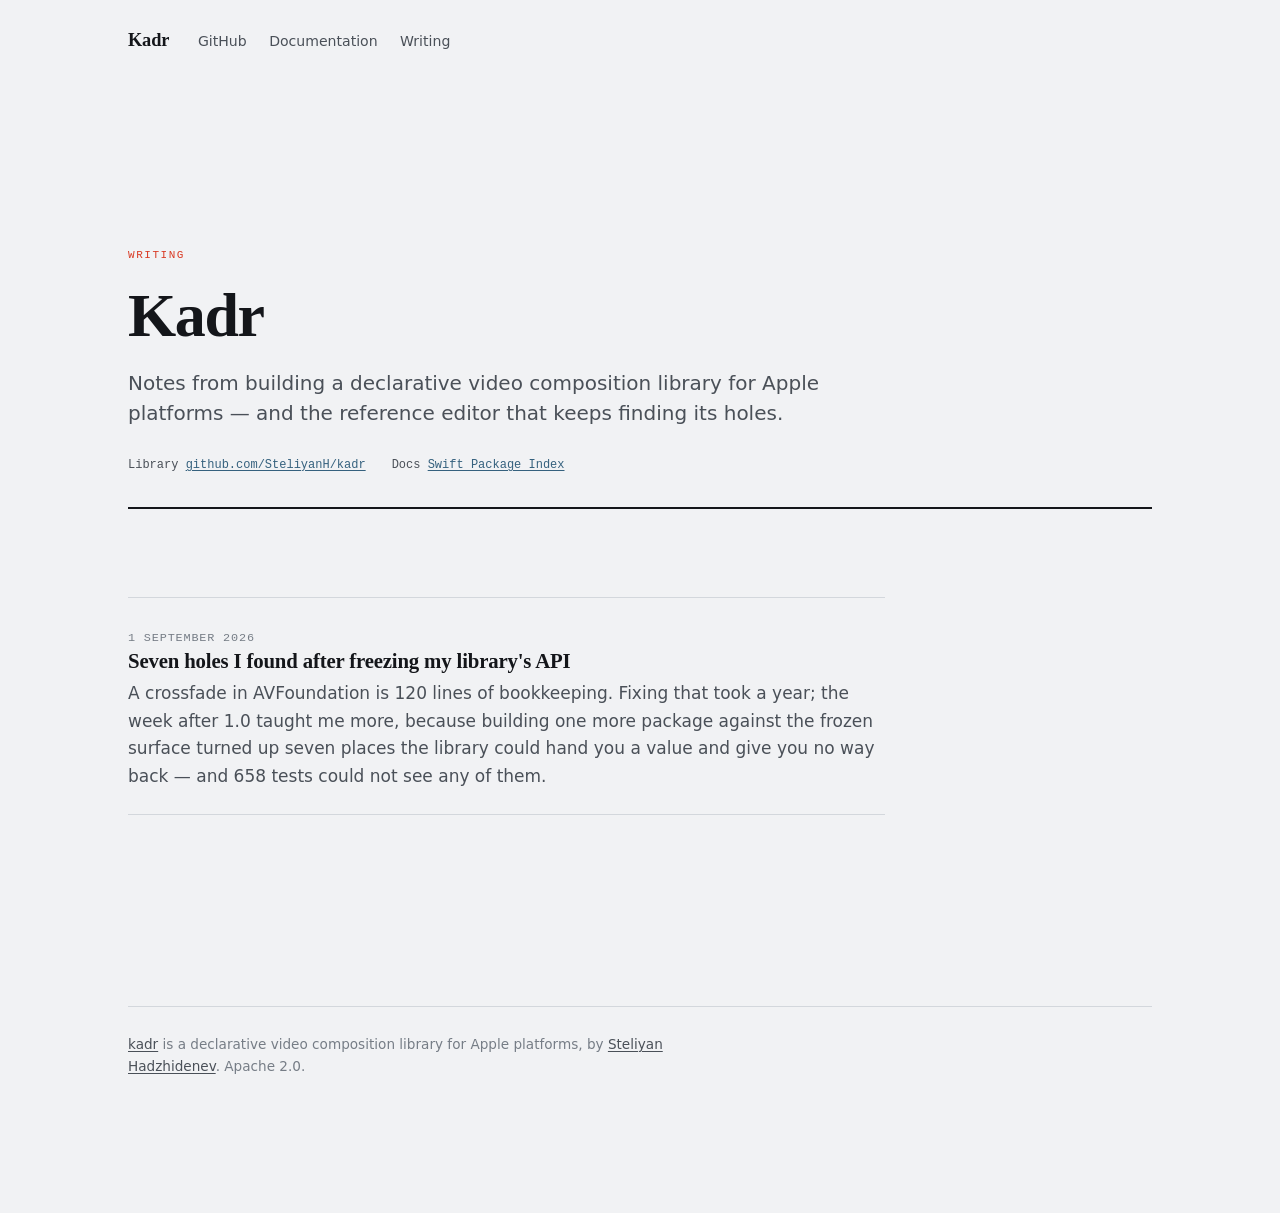
==== docs/index.html @ 3e6ef824 "docs: a site under docs/, so the writing has a URL Every venue worth posting to takes a link, and th" ====
<!doctype html>
<html lang="en">
<head>
<meta charset="utf-8">
<meta name="viewport" content="width=device-width, initial-scale=1">
<title>Kadr — writing</title>
<meta name="description" content="Notes from building a declarative video composition library for Apple platforms.">
<link rel="canonical" href="https://steliyanh.github.io/kadr/">
<meta property="og:type" content="article">
<meta property="og:title" content="Kadr — writing">
<meta property="og:description" content="Notes from building a declarative video composition library for Apple platforms.">
<meta property="og:url" content="https://steliyanh.github.io/kadr/">
<meta property="og:image" content="https://raw.githubusercontent.com/SteliyanH/kadr/main/.github/branding/social-card.png">
<meta name="twitter:card" content="summary_large_image">
<link rel="stylesheet" href="style.css">
</head>
<body>
<div class="wrap">
<nav class="sitenav">
  <a class="brand" href="/kadr/">Kadr</a>
  <a href="https://github.com/SteliyanH/kadr">GitHub</a>
  <a href="https://swiftpackageindex.com/SteliyanH/kadr/documentation/kadr">Documentation</a>
  <a href="/kadr/">Writing</a>
</nav>
</div>
<div class="wrap">
<header class="masthead">
  <p class="eyebrow">Writing</p>
  <h1>Kadr</h1>
  <p class="standfirst">Notes from building a declarative video composition library for Apple platforms — and the reference editor that keeps finding its holes.</p>
  <div class="meta">
    <span><b>Library</b> <a href="https://github.com/SteliyanH/kadr">github.com/SteliyanH/kadr</a></span>
    <span><b>Docs</b> <a href="https://swiftpackageindex.com/SteliyanH/kadr/documentation/kadr">Swift Package Index</a></span>
  </div>
</header>

<section>
<ul class="postlist">
  <li>
    <p class="when">1 September 2026</p>
    <h3><a href="seven-holes-after-1-0.html">Seven holes I found after freezing my library's API</a></h3>
    <p>A crossfade in AVFoundation is 120 lines of bookkeeping. Fixing that took a
    year; the week after 1.0 taught me more, because building one more package
    against the frozen surface turned up seven places the library could hand you a
    value and give you no way back — and 658 tests could not see any of them.</p>
  </li>
</ul>
</section>
</div>

<div class="wrap">
<footer class="site">
  <p><a href="https://github.com/SteliyanH/kadr">kadr</a> is a declarative video
  composition library for Apple platforms, by
  <a href="https://github.com/SteliyanH">Steliyan Hadzhidenev</a>. Apache 2.0.</p>
</footer>
</div>
</body>
</html>
---- docs/style.css ----
:root {
    --paper: #F1F2F4;
    --surface: #FFFFFF;
    --surface-2: #E8EAED;
    --ink: #14161A;
    --ink-2: #4A5058;
    --ink-3: #767D86;
    --rule: #D3D7DC;
    --accent: #D93A24;
    --accent-soft: #FBE9E5;
    --slate: #35617E;
    --crit: #B4231A;
    --warn: #8A5B12;
    --ok: #1F6B4C;
    --crit-bg: #FAE6E4;
    --warn-bg: #F8EEDC;
    --ok-bg: #E2F0E9;
    --measure: 70ch;
  }
  @media (prefers-color-scheme: dark) {
    :root:not([data-theme="light"]) {
      --paper: #101216;
      --surface: #171A1F;
      --surface-2: #1E2228;
      --ink: #E6E9ED;
      --ink-2: #A8B0B9;
      --ink-3: #7B838D;
      --rule: #2A2F36;
      --accent: #FF6A4D;
      --accent-soft: #2B1A16;
      --slate: #7FB3D0;
      --crit: #FF7A6B;
      --warn: #E0AC5B;
      --ok: #62C39A;
      --crit-bg: #2E1614;
      --warn-bg: #2B2113;
      --ok-bg: #12261E;
    }
  }
  :root[data-theme="dark"] {
    --paper: #101216;
    --surface: #171A1F;
    --surface-2: #1E2228;
    --ink: #E6E9ED;
    --ink-2: #A8B0B9;
    --ink-3: #7B838D;
    --rule: #2A2F36;
    --accent: #FF6A4D;
    --accent-soft: #2B1A16;
    --slate: #7FB3D0;
    --crit: #FF7A6B;
    --warn: #E0AC5B;
    --ok: #62C39A;
    --crit-bg: #2E1614;
    --warn-bg: #2B2113;
    --ok-bg: #12261E;
  }

  * { box-sizing: border-box; }

  body {
    margin: 0;
    background: var(--paper);
    color: var(--ink);
    font-family: system-ui, -apple-system, "Segoe UI", sans-serif;
    font-size: 17px;
    line-height: 1.62;
    -webkit-font-smoothing: antialiased;
  }

  .wrap { max-width: 1080px; margin: 0 auto; padding: 0 28px 120px; }
  .measure { max-width: var(--measure); }

  /* ---- masthead ---- */
  header.masthead {
    padding: 72px 0 32px;
    border-bottom: 2px solid var(--ink);
    margin-bottom: 0;
  }
  .eyebrow {
    font-family: ui-monospace, "SF Mono", Menlo, monospace;
    font-size: 11px;
    letter-spacing: 0.14em;
    text-transform: uppercase;
    color: var(--accent);
    margin: 0 0 18px;
  }
  h1 {
    font-family: ui-serif, "New York", Georgia, serif;
    font-weight: 600;
    font-size: clamp(38px, 6vw, 62px);
    line-height: 1.04;
    letter-spacing: -0.022em;
    margin: 0 0 20px;
    text-wrap: balance;
  }
  .standfirst {
    font-size: 20px;
    line-height: 1.5;
    color: var(--ink-2);
    margin: 0 0 28px;
    max-width: 62ch;
  }
  .meta {
    display: flex;
    flex-wrap: wrap;
    gap: 8px 26px;
    font-family: ui-monospace, "SF Mono", Menlo, monospace;
    font-size: 12px;
    color: var(--ink-3);
    font-variant-numeric: tabular-nums;
  }
  .meta b { color: var(--ink-2); font-weight: 500; }

  /* ---- sections ---- */
  section { padding-top: 56px; }
  h2 {
    font-family: ui-serif, "New York", Georgia, serif;
    font-weight: 600;
    font-size: clamp(26px, 3.4vw, 34px);
    line-height: 1.15;
    letter-spacing: -0.014em;
    margin: 0 0 8px;
    text-wrap: balance;
  }
  .sectionlead {
    color: var(--ink-2);
    margin: 0 0 30px;
    max-width: var(--measure);
  }
  h3 {
    font-family: ui-serif, "New York", Georgia, serif;
    font-weight: 600;
    font-size: 21px;
    line-height: 1.25;
    margin: 34px 0 10px;
    letter-spacing: -0.008em;
  }
  p { margin: 0 0 16px; max-width: var(--measure); }
  a { color: var(--slate); text-decoration-thickness: 1px; text-underline-offset: 2px; }
  a:focus-visible, summary:focus-visible {
    outline: 2px solid var(--accent);
    outline-offset: 3px;
    border-radius: 2px;
  }
  strong { font-weight: 650; }
  code {
    font-family: ui-monospace, "SF Mono", Menlo, monospace;
    font-size: 0.875em;
    background: var(--surface-2);
    padding: 0.12em 0.36em;
    border-radius: 3px;
  }

  /* ---- findings ---- */
  .finding {
    display: grid;
    grid-template-columns: 92px 1fr;
    gap: 0 22px;
    padding: 22px 0;
    border-top: 1px solid var(--rule);
    align-items: start;
  }
  .finding:last-of-type { border-bottom: 1px solid var(--rule); }
  .tag {
    font-family: ui-monospace, "SF Mono", Menlo, monospace;
    font-size: 10px;
    letter-spacing: 0.1em;
    text-transform: uppercase;
    padding: 4px 8px;
    border-radius: 3px;
    white-space: nowrap;
    display: inline-block;
    font-weight: 600;
  }
  .t-crit { background: var(--crit-bg); color: var(--crit); }
  .t-warn { background: var(--warn-bg); color: var(--warn); }
  .t-ok   { background: var(--ok-bg);   color: var(--ok); }
  .finding h4 {
    margin: 0 0 8px;
    font-size: 18px;
    font-weight: 650;
    line-height: 1.3;
    letter-spacing: -0.006em;
  }
  .finding p { margin: 0 0 12px; }
  .finding p:last-child { margin-bottom: 0; }
  .verified {
    font-family: ui-monospace, "SF Mono", Menlo, monospace;
    font-size: 11px;
    color: var(--ink-3);
    display: block;
    margin-top: 10px;
  }
  .verified::before { content: "✓ "; color: var(--ok); }

  blockquote {
    margin: 14px 0;
    padding: 2px 0 2px 18px;
    border-left: 3px solid var(--accent);
    color: var(--ink-2);
    font-style: italic;
    max-width: var(--measure);
  }
  blockquote p { margin: 0; }

  pre {
    background: var(--surface);
    border: 1px solid var(--rule);
    border-radius: 4px;
    padding: 14px 16px;
    overflow-x: auto;
    font-family: ui-monospace, "SF Mono", Menlo, monospace;
    font-size: 13px;
    line-height: 1.55;
    margin: 14px 0;
  }
  pre code { background: none; padding: 0; font-size: inherit; }

  /* ---- tables ---- */
  .tablewrap { overflow-x: auto; margin: 18px 0 8px; }
  table { border-collapse: collapse; width: 100%; font-size: 14px; min-width: 560px; }
  th, td { text-align: left; padding: 9px 14px 9px 0; border-bottom: 1px solid var(--rule); vertical-align: top; }
  th {
    font-family: ui-monospace, "SF Mono", Menlo, monospace;
    font-size: 10.5px;
    letter-spacing: 0.09em;
    text-transform: uppercase;
    color: var(--ink-3);
    font-weight: 600;
    border-bottom: 1px solid var(--ink-3);
  }
  td.num, th.num { font-family: ui-monospace, "SF Mono", Menlo, monospace; font-variant-numeric: tabular-nums; white-space: nowrap; }
  .dead { color: var(--crit); font-weight: 600; }
  .live { color: var(--ok); font-weight: 600; }

  /* ---- action plan ---- */
  ol.plan { list-style: none; counter-reset: step; padding: 0; margin: 8px 0 0; }
  ol.plan > li {
    counter-increment: step;
    display: grid;
    grid-template-columns: 54px 1fr;
    gap: 0 20px;
    padding: 20px 0;
    border-top: 1px solid var(--rule);
  }
  ol.plan > li:last-child { border-bottom: 1px solid var(--rule); }
  ol.plan > li::before {
    content: counter(step, decimal-leading-zero);
    font-family: ui-monospace, "SF Mono", Menlo, monospace;
    font-size: 22px;
    font-variant-numeric: tabular-nums;
    color: var(--accent);
    line-height: 1.2;
  }
  ol.plan h4 { margin: 0 0 6px; font-size: 18px; font-weight: 650; letter-spacing: -0.006em; }
  ol.plan p { margin: 0 0 8px; }
  .cost {
    font-family: ui-monospace, "SF Mono", Menlo, monospace;
    font-size: 11px;
    color: var(--ink-3);
    text-transform: uppercase;
    letter-spacing: 0.07em;
  }

  ul { max-width: var(--measure); padding-left: 20px; }
  li { margin-bottom: 7px; }

  .callout {
    background: var(--surface);
    border: 1px solid var(--rule);
    border-left: 3px solid var(--accent);
    padding: 18px 20px;
    margin: 22px 0;
    max-width: var(--measure);
  }
  .callout p:last-child { margin-bottom: 0; }
  .callout .label {
    font-family: ui-monospace, "SF Mono", Menlo, monospace;
    font-size: 10.5px;
    letter-spacing: 0.1em;
    text-transform: uppercase;
    color: var(--accent);
    display: block;
    margin-bottom: 8px;
  }

  details {
    border-top: 1px solid var(--rule);
    padding: 14px 0;
  }
  details summary { cursor: pointer; font-weight: 600; }
  details[open] summary { margin-bottom: 12px; }

  footer {
    margin-top: 64px;
    padding-top: 24px;
    border-top: 2px solid var(--ink);
    font-size: 14px;
    color: var(--ink-3);
  }

  @media (max-width: 640px) {
    .finding, ol.plan > li { grid-template-columns: 1fr; gap: 10px; }
    body { font-size: 16px; }
  }
  @media (prefers-reduced-motion: reduce) {
    * { animation: none !important; transition: none !important; }
  }

/* --- site chrome, beyond the shared article styles --- */
.sitenav {
  display: flex; gap: 1.4rem; align-items: baseline;
  padding: 1.6rem 0 0; font-size: .88rem;
}
.sitenav a { color: var(--ink-2); text-decoration: none; }
.sitenav a:hover { color: var(--accent); text-decoration: underline; }
.sitenav .brand {
  font-family: ui-serif, "New York", Georgia, serif;
  font-weight: 600; font-size: 1.15rem; color: var(--ink);
  letter-spacing: -.01em; margin-right: .4rem;
}
.postlist { list-style: none; padding: 0; margin: 2rem 0 0; }
.postlist li { border-top: 1px solid var(--rule); padding: 1.5rem 0; }
.postlist li:last-child { border-bottom: 1px solid var(--rule); }
.postlist h3 { margin: 0 0 .35rem; font-size: 1.3rem; }
.postlist h3 a { color: var(--ink); text-decoration: none; }
.postlist h3 a:hover { color: var(--accent); }
.postlist .when {
  font-family: ui-monospace, "SF Mono", Menlo, monospace;
  font-size: .74rem; letter-spacing: .07em; text-transform: uppercase;
  color: var(--ink-3);
}
.postlist p { margin: .4rem 0 0; color: var(--ink-2); }
footer.site {
  margin-top: 4rem; padding-top: 1.6rem;
  border-top: 1px solid var(--rule);
  font-size: .85rem; color: var(--ink-3);
}
footer.site a { color: var(--ink-2); }
.lede { font-size: 1.16rem; line-height: 1.6; color: var(--ink); }
.pull { border-left: 3px solid var(--accent); padding: .25rem 0 .25rem 1.2rem;
        margin: 1.8rem 0; font-size: 1.14rem; line-height: 1.55; color: var(--ink); }
.count { display: flex; gap: 2.6rem; margin: 1.6rem 0; flex-wrap: wrap; }
.count div { flex: 1 1 11ch; }
.count b { display: block; font-family: ui-monospace, "SF Mono", Menlo, monospace;
           font-size: 2rem; line-height: 1; color: var(--accent); }
.count span { font-size: .8rem; color: var(--ink-3); }
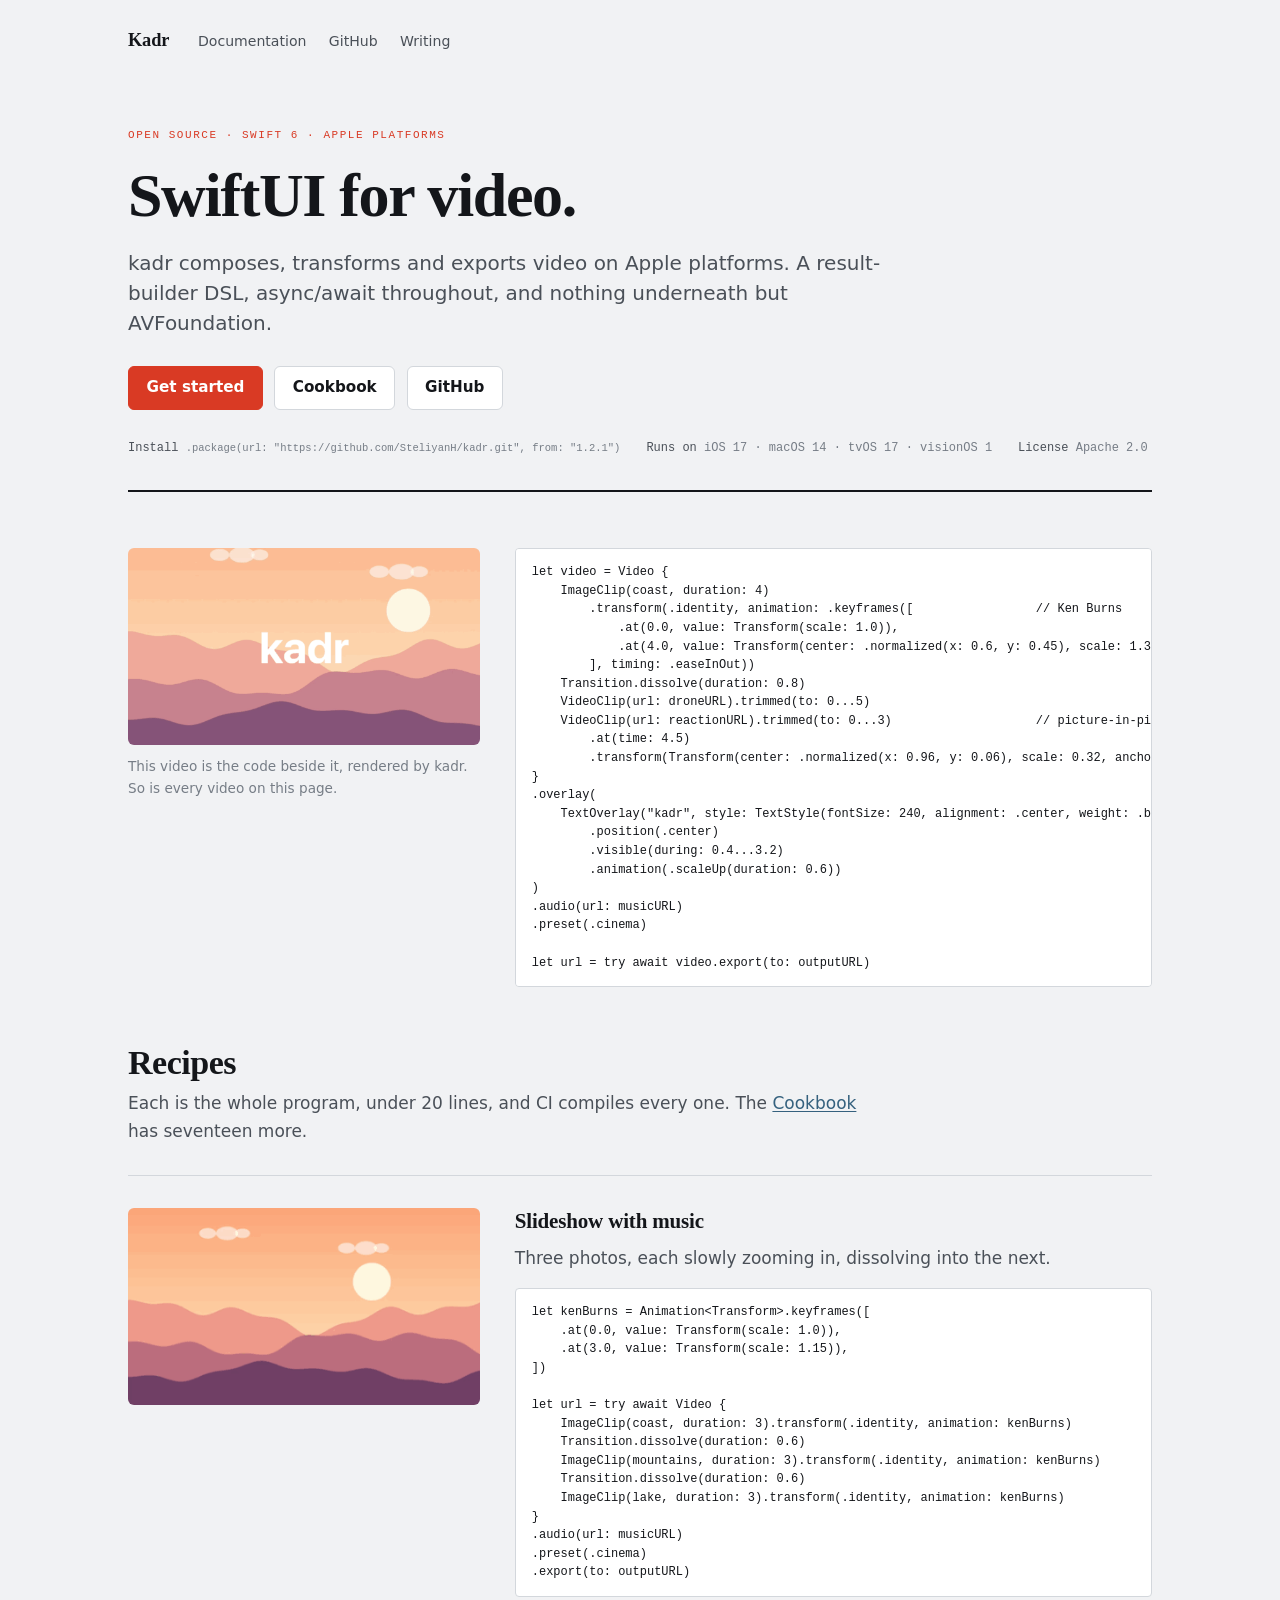
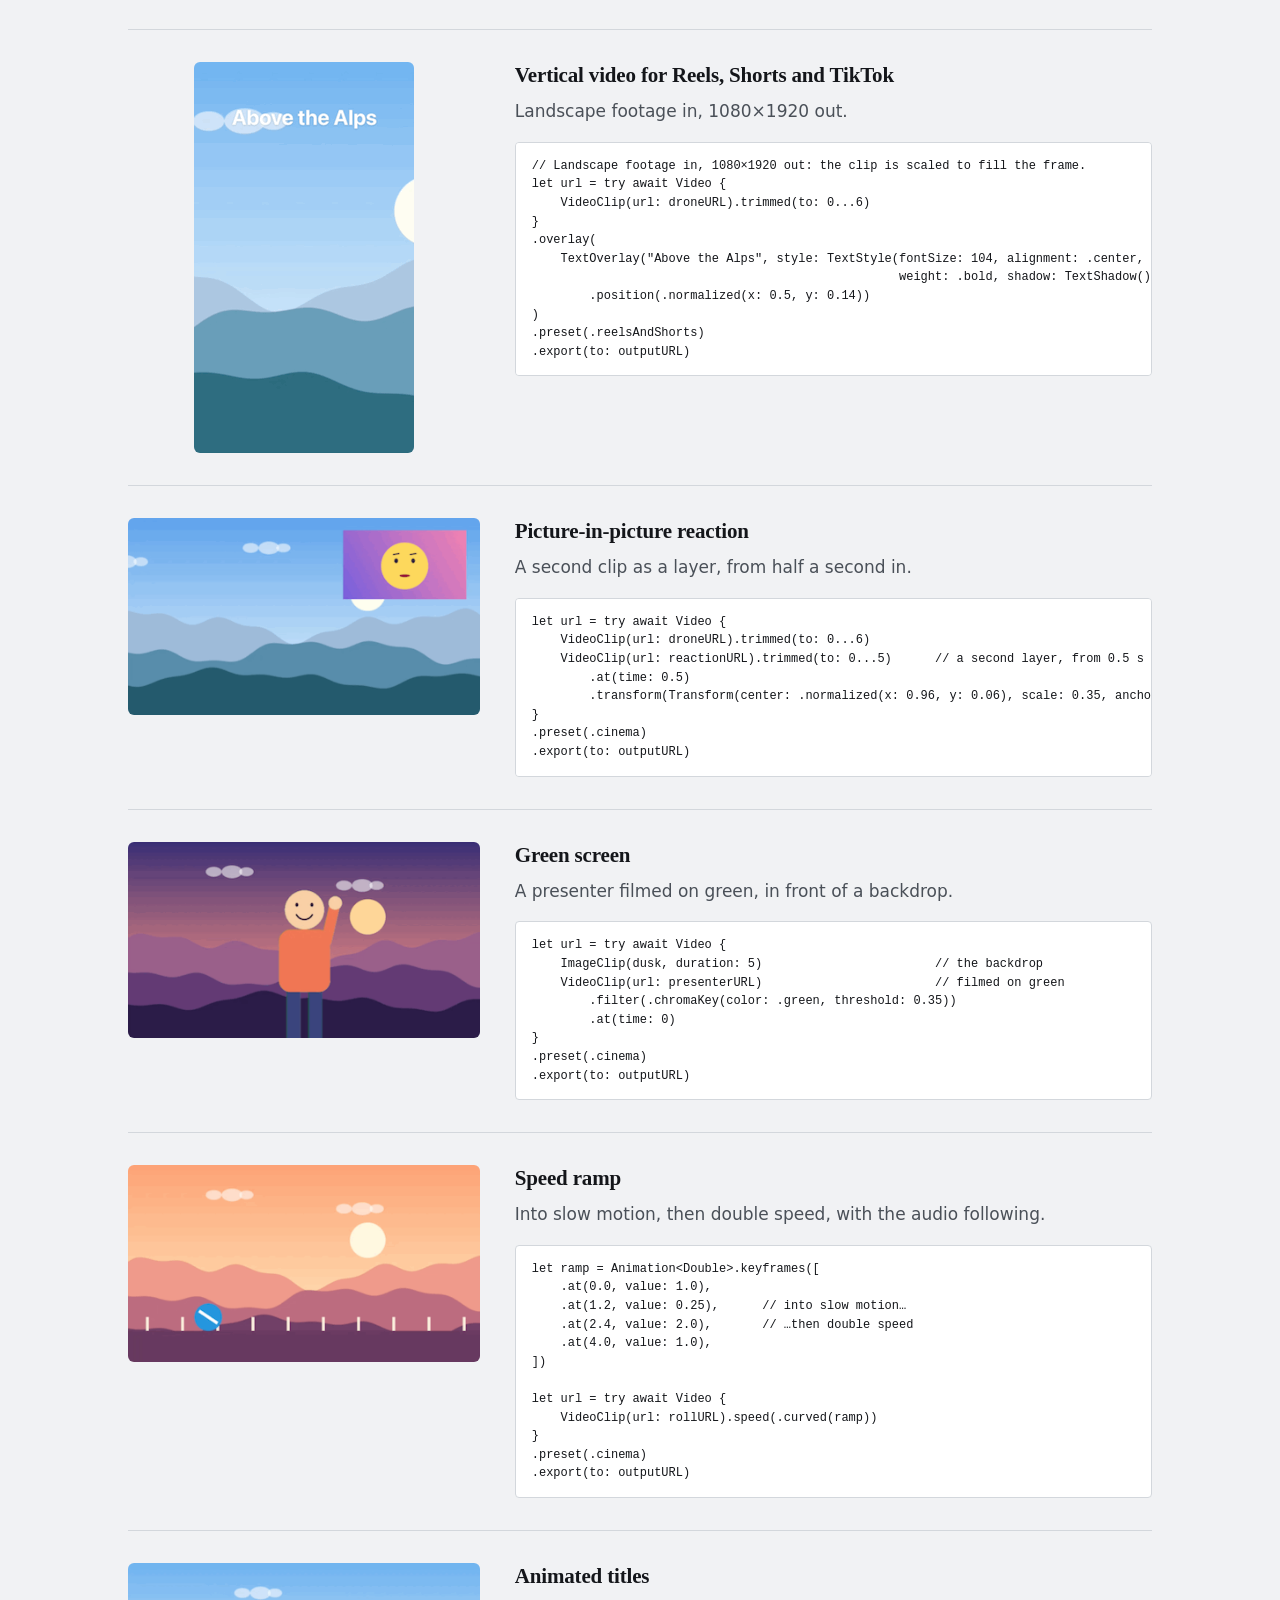
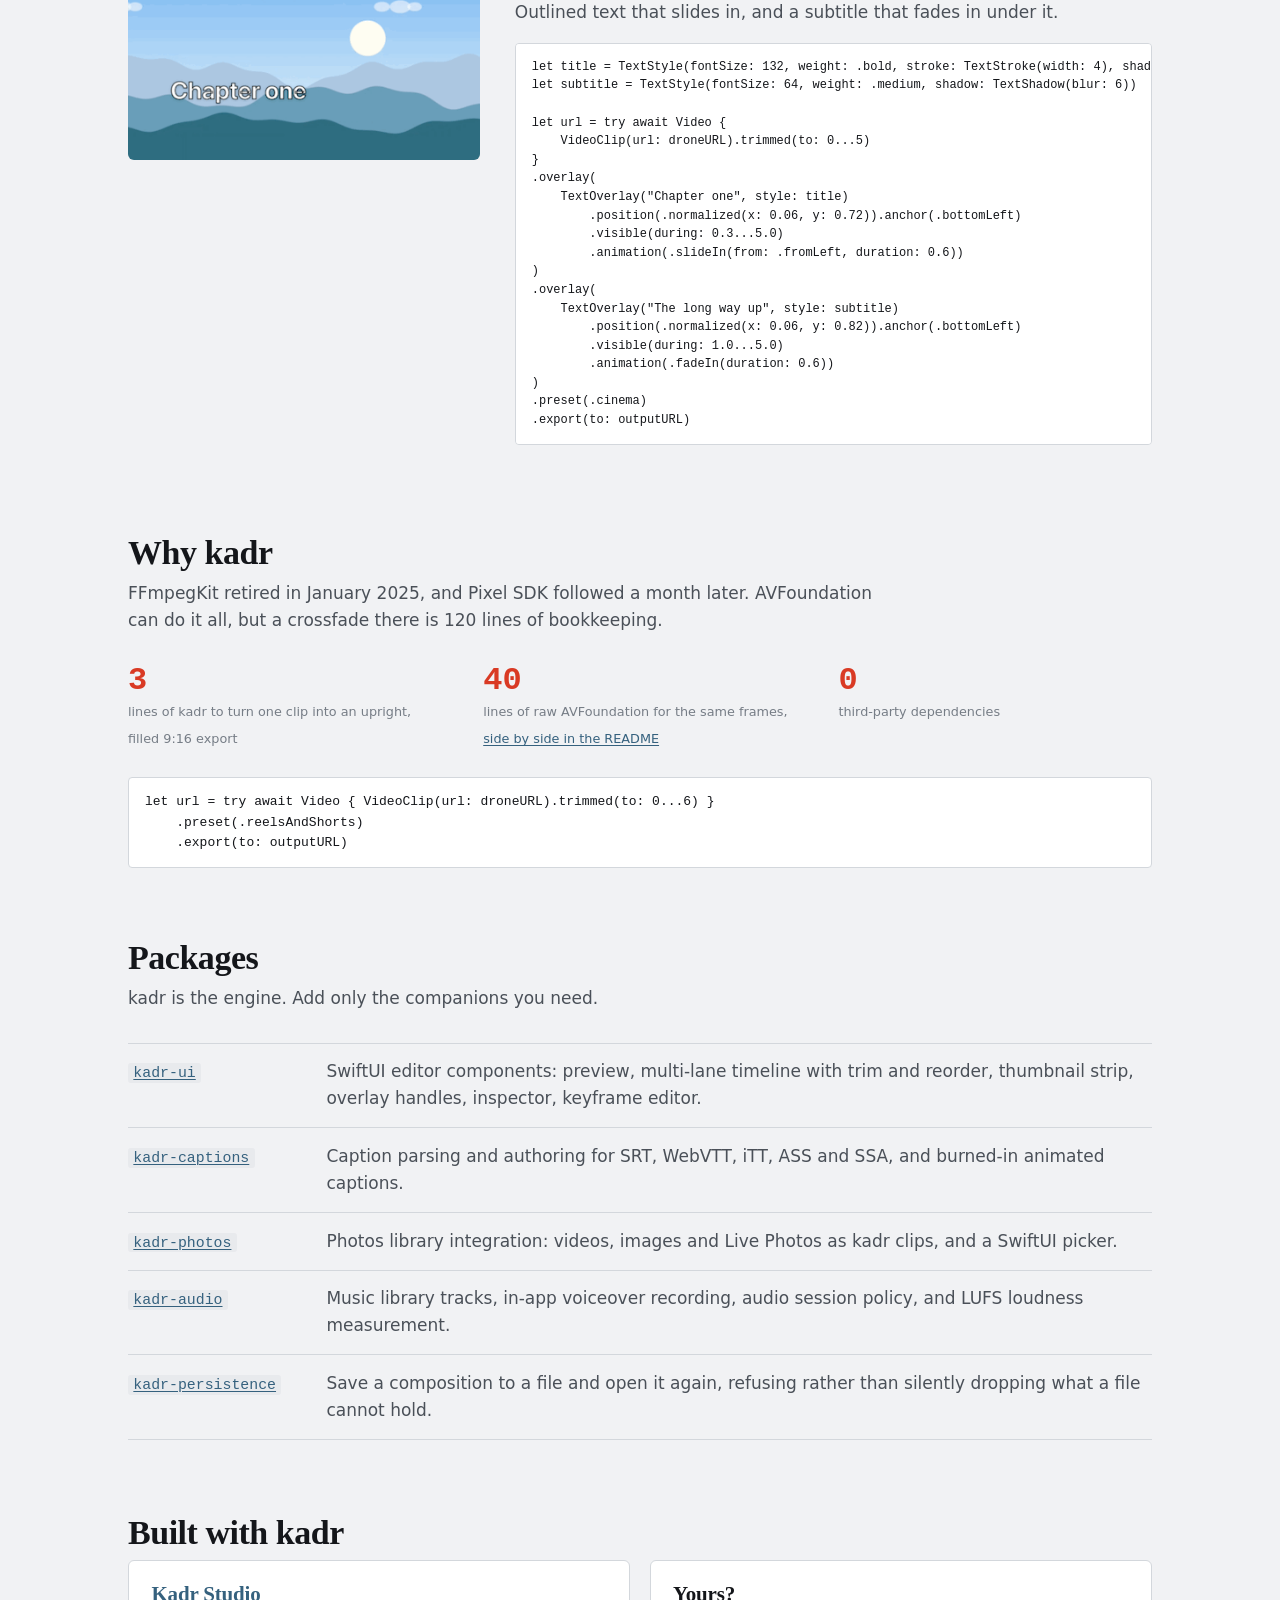
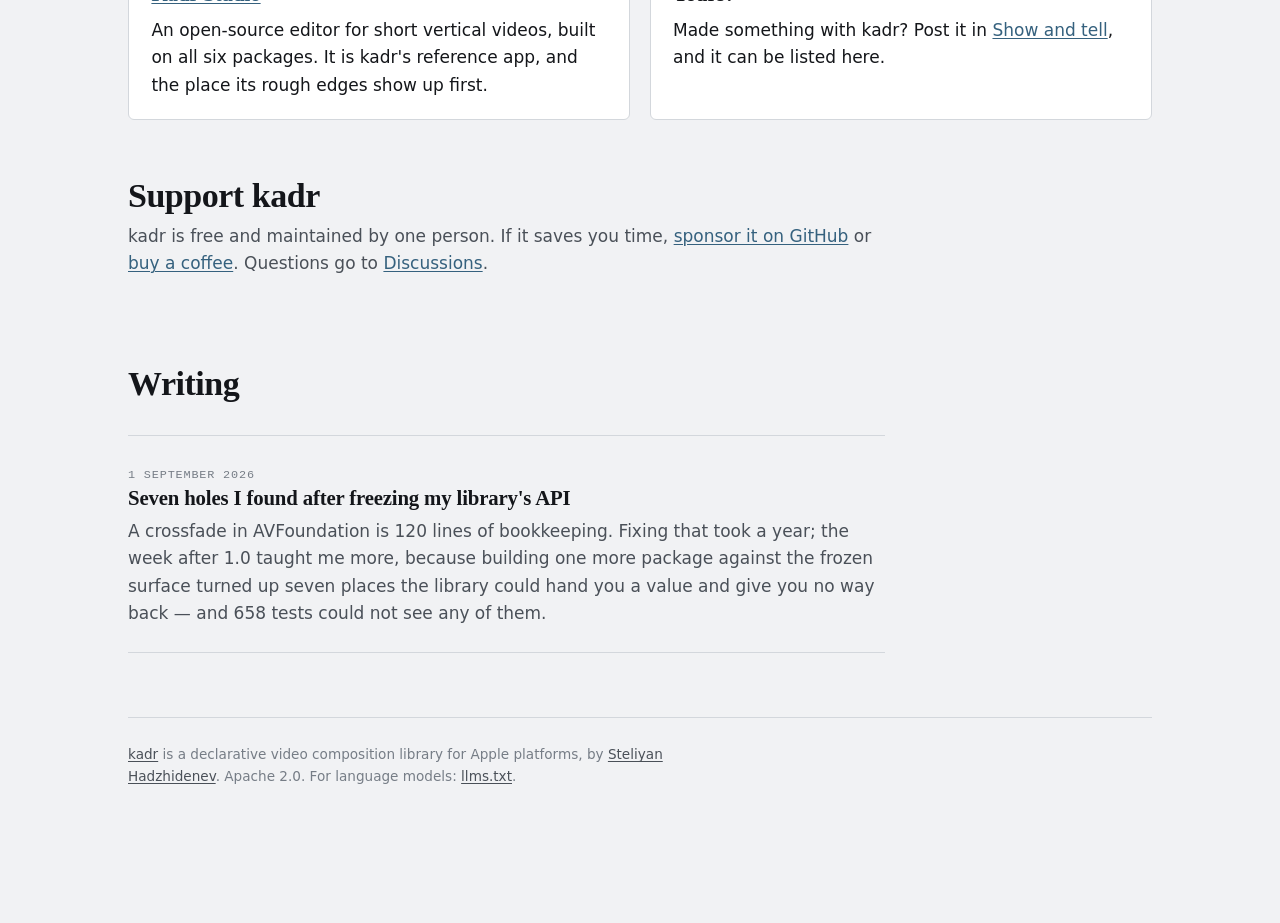
==== commit c108f78b: "docs: a landing page in place of the blog index" ====
--- a/docs/index.html
+++ b/docs/index.html
@@ -3,38 +3,248 @@
 <head>
 <meta charset="utf-8">
 <meta name="viewport" content="width=device-width, initial-scale=1">
-<title>Kadr — writing</title>
-<meta name="description" content="Notes from building a declarative video composition library for Apple platforms.">
+<title>Kadr — SwiftUI for video</title>
+<meta name="description" content="A declarative Swift library for composing, transforming and exporting video on Apple platforms. A result-builder DSL, async/await, and nothing underneath but AVFoundation.">
 <link rel="canonical" href="https://steliyanh.github.io/kadr/">
-<meta property="og:type" content="article">
-<meta property="og:title" content="Kadr — writing">
-<meta property="og:description" content="Notes from building a declarative video composition library for Apple platforms.">
+<meta property="og:type" content="website">
+<meta property="og:title" content="Kadr — SwiftUI for video">
+<meta property="og:description" content="A declarative Swift library for composing, transforming and exporting video on Apple platforms. A result-builder DSL, async/await, and nothing underneath but AVFoundation.">
 <meta property="og:url" content="https://steliyanh.github.io/kadr/">
 <meta property="og:image" content="https://raw.githubusercontent.com/SteliyanH/kadr/main/.github/branding/social-card.png">
 <meta name="twitter:card" content="summary_large_image">
+<link rel="alternate" type="text/plain" title="kadr for language models" href="llms.txt">
 <link rel="stylesheet" href="style.css">
 </head>
 <body>
 <div class="wrap">
 <nav class="sitenav">
   <a class="brand" href="/kadr/">Kadr</a>
+  <a href="https://swiftpackageindex.com/SteliyanH/kadr/documentation/kadr">Documentation</a>
   <a href="https://github.com/SteliyanH/kadr">GitHub</a>
-  <a href="https://swiftpackageindex.com/SteliyanH/kadr/documentation/kadr">Documentation</a>
-  <a href="/kadr/">Writing</a>
+  <a href="#writing">Writing</a>
 </nav>
-</div>
-<div class="wrap">
+
 <header class="masthead">
-  <p class="eyebrow">Writing</p>
-  <h1>Kadr</h1>
-  <p class="standfirst">Notes from building a declarative video composition library for Apple platforms — and the reference editor that keeps finding its holes.</p>
+  <p class="eyebrow">Open source · Swift 6 · Apple platforms</p>
+  <h1>SwiftUI for video.</h1>
+  <p class="standfirst">kadr composes, transforms and exports video on Apple platforms.
+  A result-builder DSL, async/await throughout, and nothing underneath but AVFoundation.</p>
+  <p class="actions">
+    <a class="button primary" href="https://swiftpackageindex.com/SteliyanH/kadr/documentation/kadr/gettingstarted">Get started</a>
+    <a class="button" href="https://swiftpackageindex.com/SteliyanH/kadr/documentation/kadr/cookbook">Cookbook</a>
+    <a class="button" href="https://github.com/SteliyanH/kadr">GitHub</a>
+  </p>
   <div class="meta">
-    <span><b>Library</b> <a href="https://github.com/SteliyanH/kadr">github.com/SteliyanH/kadr</a></span>
-    <span><b>Docs</b> <a href="https://swiftpackageindex.com/SteliyanH/kadr/documentation/kadr">Swift Package Index</a></span>
+    <span><b>Install</b> <code>.package(url: "https://github.com/SteliyanH/kadr.git", from: "1.2.1")</code></span>
+    <span><b>Runs on</b> iOS 17 · macOS 14 · tvOS 17 · visionOS 1</span>
+    <span><b>License</b> Apache 2.0</span>
   </div>
 </header>
 
-<section>
+<section class="hero">
+  <figure>
+    <img src="media/hero.gif" width="560" alt="An illustrated coastline slowly zooms in under a bouncing &quot;kadr&quot; title, dissolves into a flight over mountains, and a talking cartoon face pops into the top-right corner.">
+    <figcaption>This video is the code beside it, rendered by kadr. So is every video on this page.</figcaption>
+  </figure>
+  <pre><code>let video = Video {
+    ImageClip(coast, duration: 4)
+        .transform(.identity, animation: .keyframes([                 // Ken Burns
+            .at(0.0, value: Transform(scale: 1.0)),
+            .at(4.0, value: Transform(center: .normalized(x: 0.6, y: 0.45), scale: 1.3)),
+        ], timing: .easeInOut))
+    Transition.dissolve(duration: 0.8)
+    VideoClip(url: droneURL).trimmed(to: 0...5)
+    VideoClip(url: reactionURL).trimmed(to: 0...3)                    // picture-in-picture
+        .at(time: 4.5)
+        .transform(Transform(center: .normalized(x: 0.96, y: 0.06), scale: 0.32, anchor: .topRight))
+}
+.overlay(
+    TextOverlay(&quot;kadr&quot;, style: TextStyle(fontSize: 240, alignment: .center, weight: .bold))
+        .position(.center)
+        .visible(during: 0.4...3.2)
+        .animation(.scaleUp(duration: 0.6))
+)
+.audio(url: musicURL)
+.preset(.cinema)
+
+let url = try await video.export(to: outputURL)</code></pre>
+</section>
+
+<section id="recipes">
+  <h2>Recipes</h2>
+  <p class="sectionlead">Each is the whole program, under 20 lines, and CI compiles every one.
+  The <a href="https://swiftpackageindex.com/SteliyanH/kadr/documentation/kadr/cookbook">Cookbook</a> has seventeen more.</p>
+  <article class="recipe">
+    <img src="media/slideshow.gif" alt="Three illustrated landscapes, each slowly zooming in, dissolving into the next." loading="lazy">
+    <div>
+      <h3>Slideshow with music</h3>
+      <p>Three photos, each slowly zooming in, dissolving into the next.</p>
+      <pre><code>let kenBurns = Animation&lt;Transform&gt;.keyframes([
+    .at(0.0, value: Transform(scale: 1.0)),
+    .at(3.0, value: Transform(scale: 1.15)),
+])
+
+let url = try await Video {
+    ImageClip(coast, duration: 3).transform(.identity, animation: kenBurns)
+    Transition.dissolve(duration: 0.6)
+    ImageClip(mountains, duration: 3).transform(.identity, animation: kenBurns)
+    Transition.dissolve(duration: 0.6)
+    ImageClip(lake, duration: 3).transform(.identity, animation: kenBurns)
+}
+.audio(url: musicURL)
+.preset(.cinema)
+.export(to: outputURL)</code></pre>
+    </div>
+  </article>
+  <article class="recipe tall">
+    <img src="media/vertical.gif" alt="Landscape mountain footage reframed to a tall 9:16 video with a title at the top." loading="lazy">
+    <div>
+      <h3>Vertical video for Reels, Shorts and TikTok</h3>
+      <p>Landscape footage in, 1080×1920 out.</p>
+      <pre><code>// Landscape footage in, 1080×1920 out: the clip is scaled to fill the frame.
+let url = try await Video {
+    VideoClip(url: droneURL).trimmed(to: 0...6)
+}
+.overlay(
+    TextOverlay(&quot;Above the Alps&quot;, style: TextStyle(fontSize: 104, alignment: .center,
+                                                   weight: .bold, shadow: TextShadow()))
+        .position(.normalized(x: 0.5, y: 0.14))
+)
+.preset(.reelsAndShorts)
+.export(to: outputURL)</code></pre>
+    </div>
+  </article>
+  <article class="recipe">
+    <img src="media/pip.gif" alt="Mountain footage with a small talking cartoon face in the top-right corner." loading="lazy">
+    <div>
+      <h3>Picture-in-picture reaction</h3>
+      <p>A second clip as a layer, from half a second in.</p>
+      <pre><code>let url = try await Video {
+    VideoClip(url: droneURL).trimmed(to: 0...6)
+    VideoClip(url: reactionURL).trimmed(to: 0...5)      // a second layer, from 0.5 s
+        .at(time: 0.5)
+        .transform(Transform(center: .normalized(x: 0.96, y: 0.06), scale: 0.35, anchor: .topRight))
+}
+.preset(.cinema)
+.export(to: outputURL)</code></pre>
+    </div>
+  </article>
+  <article class="recipe">
+    <img src="media/greenScreen.gif" alt="A waving cartoon presenter, filmed on green, standing in front of a dusk landscape." loading="lazy">
+    <div>
+      <h3>Green screen</h3>
+      <p>A presenter filmed on green, in front of a backdrop.</p>
+      <pre><code>let url = try await Video {
+    ImageClip(dusk, duration: 5)                        // the backdrop
+    VideoClip(url: presenterURL)                        // filmed on green
+        .filter(.chromaKey(color: .green, threshold: 0.35))
+        .at(time: 0)
+}
+.preset(.cinema)
+.export(to: outputURL)</code></pre>
+    </div>
+  </article>
+  <article class="recipe">
+    <img src="media/speedRamp.gif" alt="A ball rolling across a field slows to a crawl, then speeds past the fence posts." loading="lazy">
+    <div>
+      <h3>Speed ramp</h3>
+      <p>Into slow motion, then double speed, with the audio following.</p>
+      <pre><code>let ramp = Animation&lt;Double&gt;.keyframes([
+    .at(0.0, value: 1.0),
+    .at(1.2, value: 0.25),      // into slow motion…
+    .at(2.4, value: 2.0),       // …then double speed
+    .at(4.0, value: 1.0),
+])
+
+let url = try await Video {
+    VideoClip(url: rollURL).speed(.curved(ramp))
+}
+.preset(.cinema)
+.export(to: outputURL)</code></pre>
+    </div>
+  </article>
+  <article class="recipe">
+    <img src="media/titles.gif" alt="Mountain footage with a bold outlined title sliding in from the left, then a subtitle fading in under it." loading="lazy">
+    <div>
+      <h3>Animated titles</h3>
+      <p>Outlined text that slides in, and a subtitle that fades in under it.</p>
+      <pre><code>let title = TextStyle(fontSize: 132, weight: .bold, stroke: TextStroke(width: 4), shadow: TextShadow(blur: 8))
+let subtitle = TextStyle(fontSize: 64, weight: .medium, shadow: TextShadow(blur: 6))
+
+let url = try await Video {
+    VideoClip(url: droneURL).trimmed(to: 0...5)
+}
+.overlay(
+    TextOverlay(&quot;Chapter one&quot;, style: title)
+        .position(.normalized(x: 0.06, y: 0.72)).anchor(.bottomLeft)
+        .visible(during: 0.3...5.0)
+        .animation(.slideIn(from: .fromLeft, duration: 0.6))
+)
+.overlay(
+    TextOverlay(&quot;The long way up&quot;, style: subtitle)
+        .position(.normalized(x: 0.06, y: 0.82)).anchor(.bottomLeft)
+        .visible(during: 1.0...5.0)
+        .animation(.fadeIn(duration: 0.6))
+)
+.preset(.cinema)
+.export(to: outputURL)</code></pre>
+    </div>
+  </article>
+</section>
+
+<section id="why">
+  <h2>Why kadr</h2>
+  <p class="sectionlead">FFmpegKit retired in January 2025, and Pixel SDK followed a month later.
+  AVFoundation can do it all, but a crossfade there is 120 lines of bookkeeping.</p>
+  <div class="count">
+    <div><b>3</b><span>lines of kadr to turn one clip into an upright, filled 9:16 export</span></div>
+    <div><b>40</b><span>lines of raw AVFoundation for the same frames, <a href="https://github.com/SteliyanH/kadr#why-kadr">side by side in the README</a></span></div>
+    <div><b>0</b><span>third-party dependencies</span></div>
+  </div>
+  <pre><code>let url = try await Video { VideoClip(url: droneURL).trimmed(to: 0...6) }
+    .preset(.reelsAndShorts)
+    .export(to: outputURL)</code></pre>
+</section>
+
+<section id="packages">
+  <h2>Packages</h2>
+  <p class="sectionlead">kadr is the engine. Add only the companions you need.</p>
+  <ul class="packages">
+    <li><a href="https://github.com/SteliyanH/kadr-ui"><code>kadr-ui</code></a><span>SwiftUI editor components: preview, multi-lane timeline with trim and reorder, thumbnail strip, overlay handles, inspector, keyframe editor.</span></li>
+    <li><a href="https://github.com/SteliyanH/kadr-captions"><code>kadr-captions</code></a><span>Caption parsing and authoring for SRT, WebVTT, iTT, ASS and SSA, and burned-in animated captions.</span></li>
+    <li><a href="https://github.com/SteliyanH/kadr-photos"><code>kadr-photos</code></a><span>Photos library integration: videos, images and Live Photos as kadr clips, and a SwiftUI picker.</span></li>
+    <li><a href="https://github.com/SteliyanH/kadr-audio"><code>kadr-audio</code></a><span>Music library tracks, in-app voiceover recording, audio session policy, and LUFS loudness measurement.</span></li>
+    <li><a href="https://github.com/SteliyanH/kadr-persistence"><code>kadr-persistence</code></a><span>Save a composition to a file and open it again, refusing rather than silently dropping what a file cannot hold.</span></li>
+  </ul>
+</section>
+
+<section id="built-with">
+  <h2>Built with kadr</h2>
+  <div class="built">
+    <div>
+      <h3><a href="https://github.com/SteliyanH/kadr-reels-studio">Kadr Studio</a></h3>
+      <p>An open-source editor for short vertical videos, built on all six packages. It is
+      kadr's reference app, and the place its rough edges show up first.</p>
+    </div>
+    <div>
+      <h3>Yours?</h3>
+      <p>Made something with kadr? Post it in
+      <a href="https://github.com/SteliyanH/kadr/discussions/categories/show-and-tell">Show and tell</a>,
+      and it can be listed here.</p>
+    </div>
+  </div>
+</section>
+
+<section id="support">
+  <h2>Support kadr</h2>
+  <p class="sectionlead">kadr is free and maintained by one person. If it saves you time,
+  <a href="https://github.com/sponsors/SteliyanH">sponsor it on GitHub</a> or
+  <a href="https://buymeacoffee.com/steliyanh">buy a coffee</a>. Questions go to
+  <a href="https://github.com/SteliyanH/kadr/discussions">Discussions</a>.</p>
+</section>
+
+<section id="writing">
+  <h2>Writing</h2>
 <ul class="postlist">
   <li>
     <p class="when">1 September 2026</p>
@@ -46,13 +256,12 @@
   </li>
 </ul>
 </section>
-</div>
-
-<div class="wrap">
+
 <footer class="site">
   <p><a href="https://github.com/SteliyanH/kadr">kadr</a> is a declarative video
   composition library for Apple platforms, by
-  <a href="https://github.com/SteliyanH">Steliyan Hadzhidenev</a>. Apache 2.0.</p>
+  <a href="https://github.com/SteliyanH">Steliyan Hadzhidenev</a>. Apache 2.0.
+  For language models: <a href="llms.txt">llms.txt</a>.</p>
 </footer>
 </div>
 </body>
--- a/docs/style.css
+++ b/docs/style.css
@@ -346,3 +346,43 @@
 .count b { display: block; font-family: ui-monospace, "SF Mono", Menlo, monospace;
            font-size: 2rem; line-height: 1; color: var(--accent); }
 .count span { font-size: .8rem; color: var(--ink-3); }
+
+/* --- landing page --- */
+.actions { display: flex; flex-wrap: wrap; gap: .7rem; margin: 0 0 1.8rem; }
+.button {
+  display: inline-block; padding: .55rem 1.1rem; border-radius: 6px;
+  border: 1px solid var(--rule); background: var(--surface);
+  color: var(--ink); font-weight: 600; font-size: .95rem; text-decoration: none;
+}
+.button:hover { border-color: var(--ink-3); }
+.button.primary { background: var(--accent); border-color: var(--accent); color: #fff; }
+.button.primary:hover { filter: brightness(1.08); }
+.meta code { background: none; padding: 0; overflow-wrap: anywhere; }
+img { max-width: 100%; height: auto; border-radius: 6px; display: block; }
+figure { margin: 0; }
+figcaption { font-size: .85rem; color: var(--ink-3); margin-top: .6rem; }
+.hero, .recipe {
+  display: grid; grid-template-columns: minmax(0, .8fr) minmax(0, 1.45fr);
+  gap: 1.6rem 2.2rem; align-items: start;
+}
+.hero pre, .recipe pre { margin: 0; }
+.recipe { padding: 2rem 0; border-top: 1px solid var(--rule); }
+.recipe h3 { margin-top: 0; }
+.recipe p { color: var(--ink-2); }
+.recipe.tall img { max-width: 240px; justify-self: center; }
+.packages { list-style: none; padding: 0; max-width: none; }
+.packages li {
+  display: grid; grid-template-columns: 11rem 1fr; gap: .2rem 1.4rem;
+  padding: .9rem 0; border-top: 1px solid var(--rule); margin: 0;
+}
+.packages li:last-child { border-bottom: 1px solid var(--rule); }
+.packages span { color: var(--ink-2); }
+.built { display: grid; grid-template-columns: repeat(auto-fit, minmax(16rem, 1fr)); gap: 1.2rem; }
+.built > div { background: var(--surface); border: 1px solid var(--rule); border-radius: 6px; padding: 1.2rem 1.4rem; }
+.built h3 { margin-top: 0; }
+.built p:last-child { margin-bottom: 0; }
+@media (max-width: 760px) {
+  .wrap { padding-left: 16px; padding-right: 16px; }
+  .hero, .recipe, .packages li { grid-template-columns: minmax(0, 1fr); }
+}
+.hero pre, .recipe pre { font-size: 12px; }
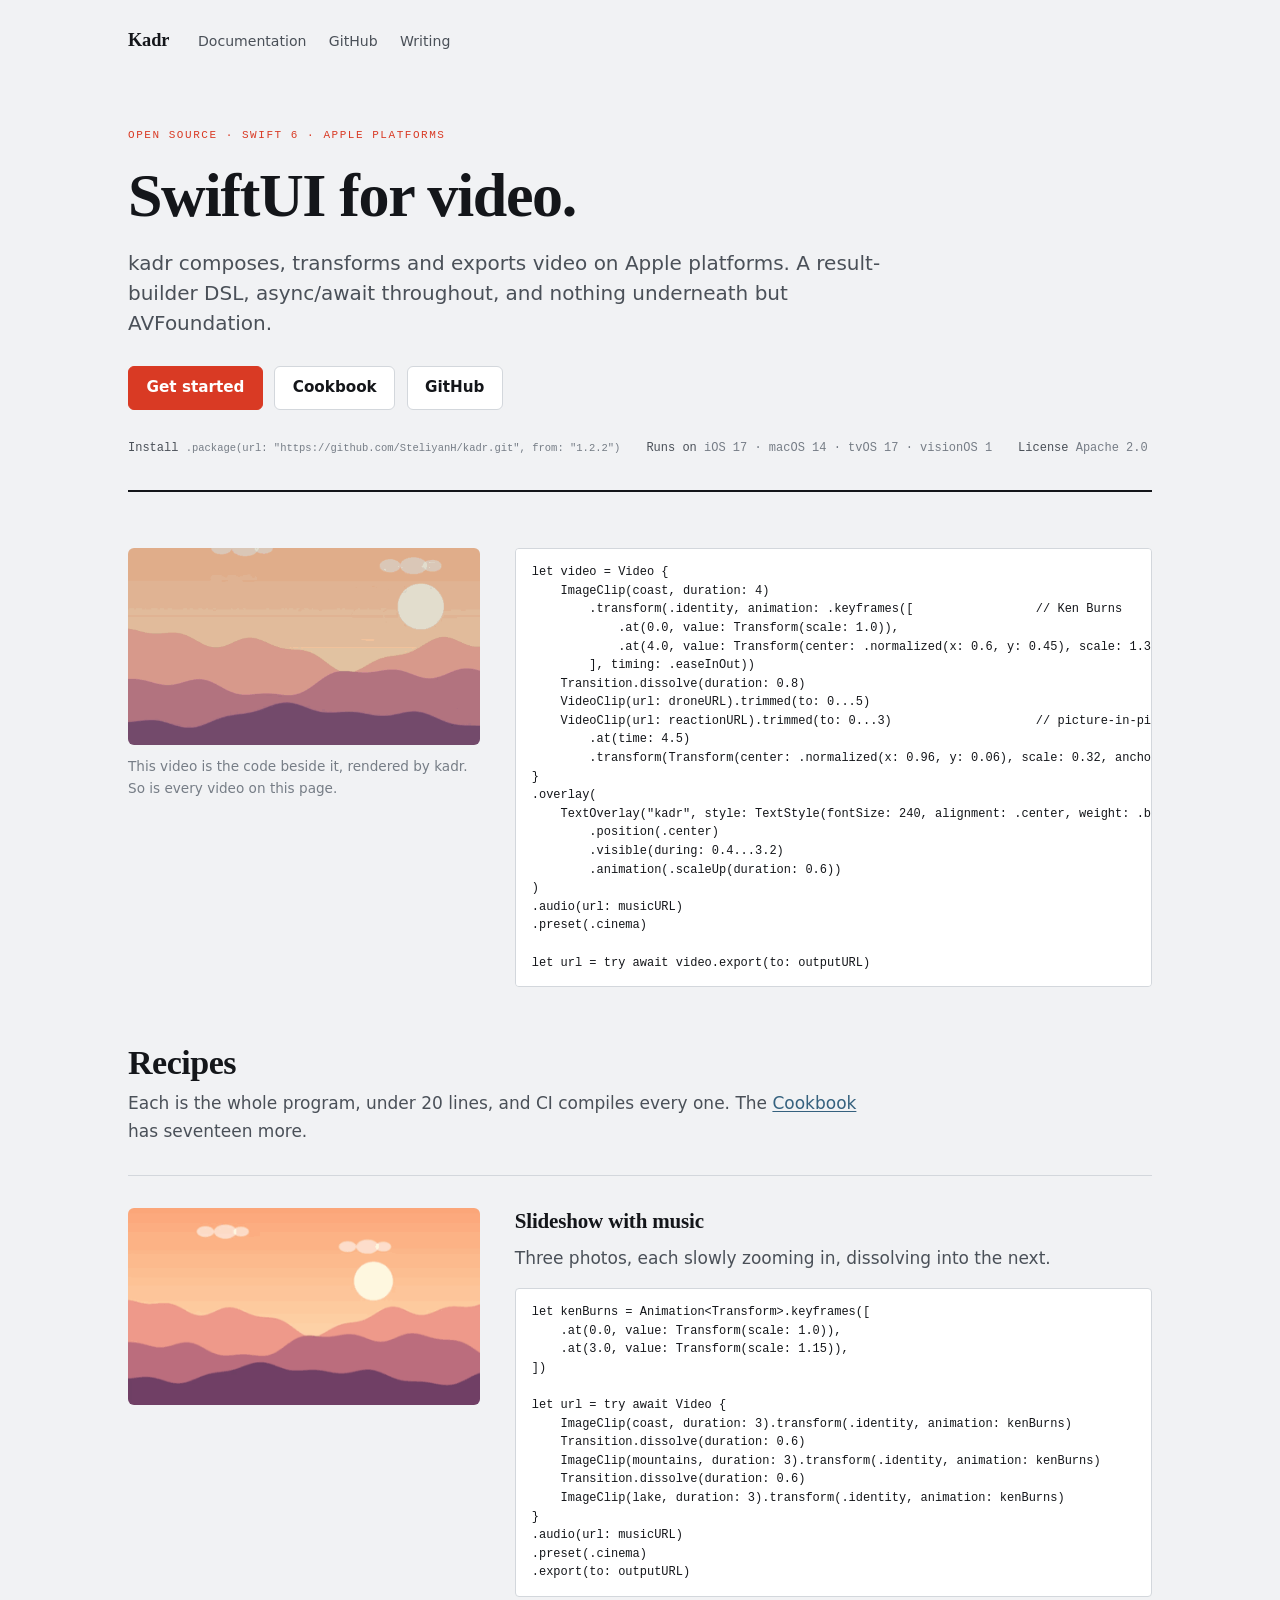
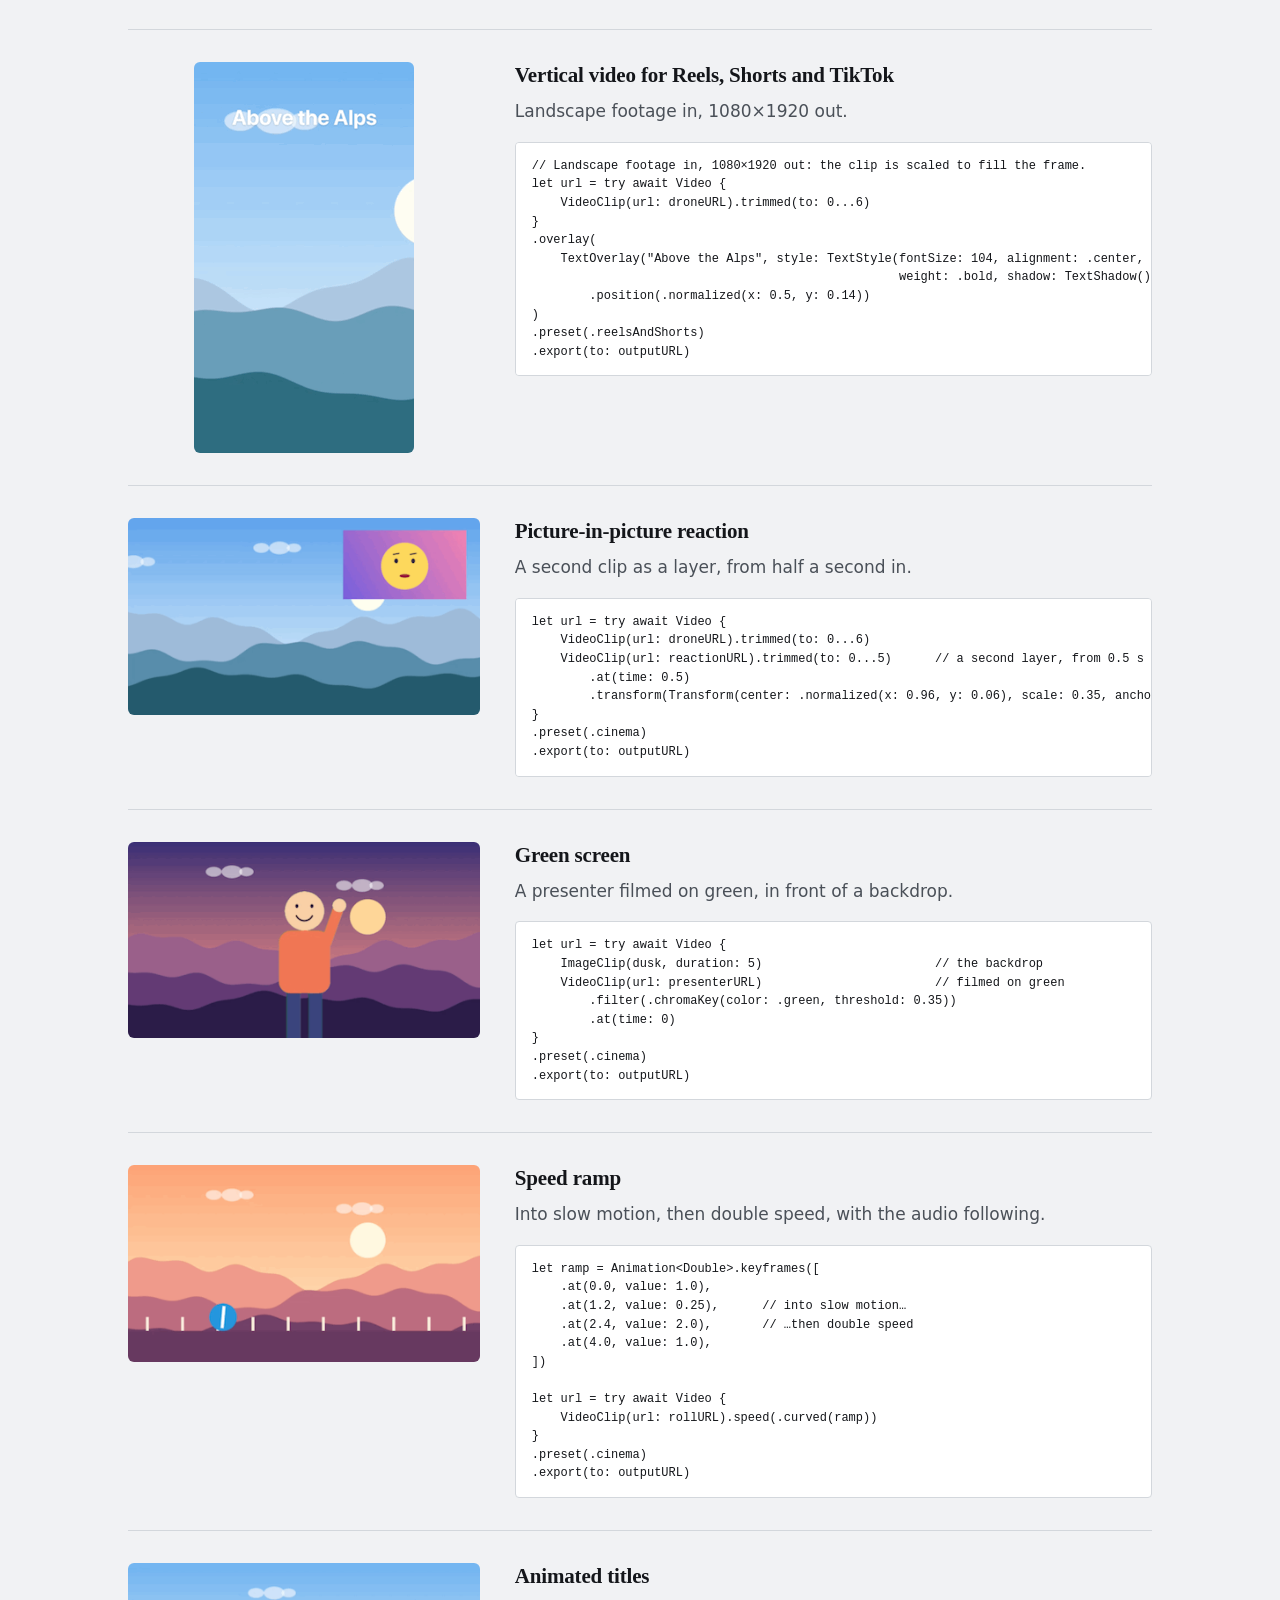
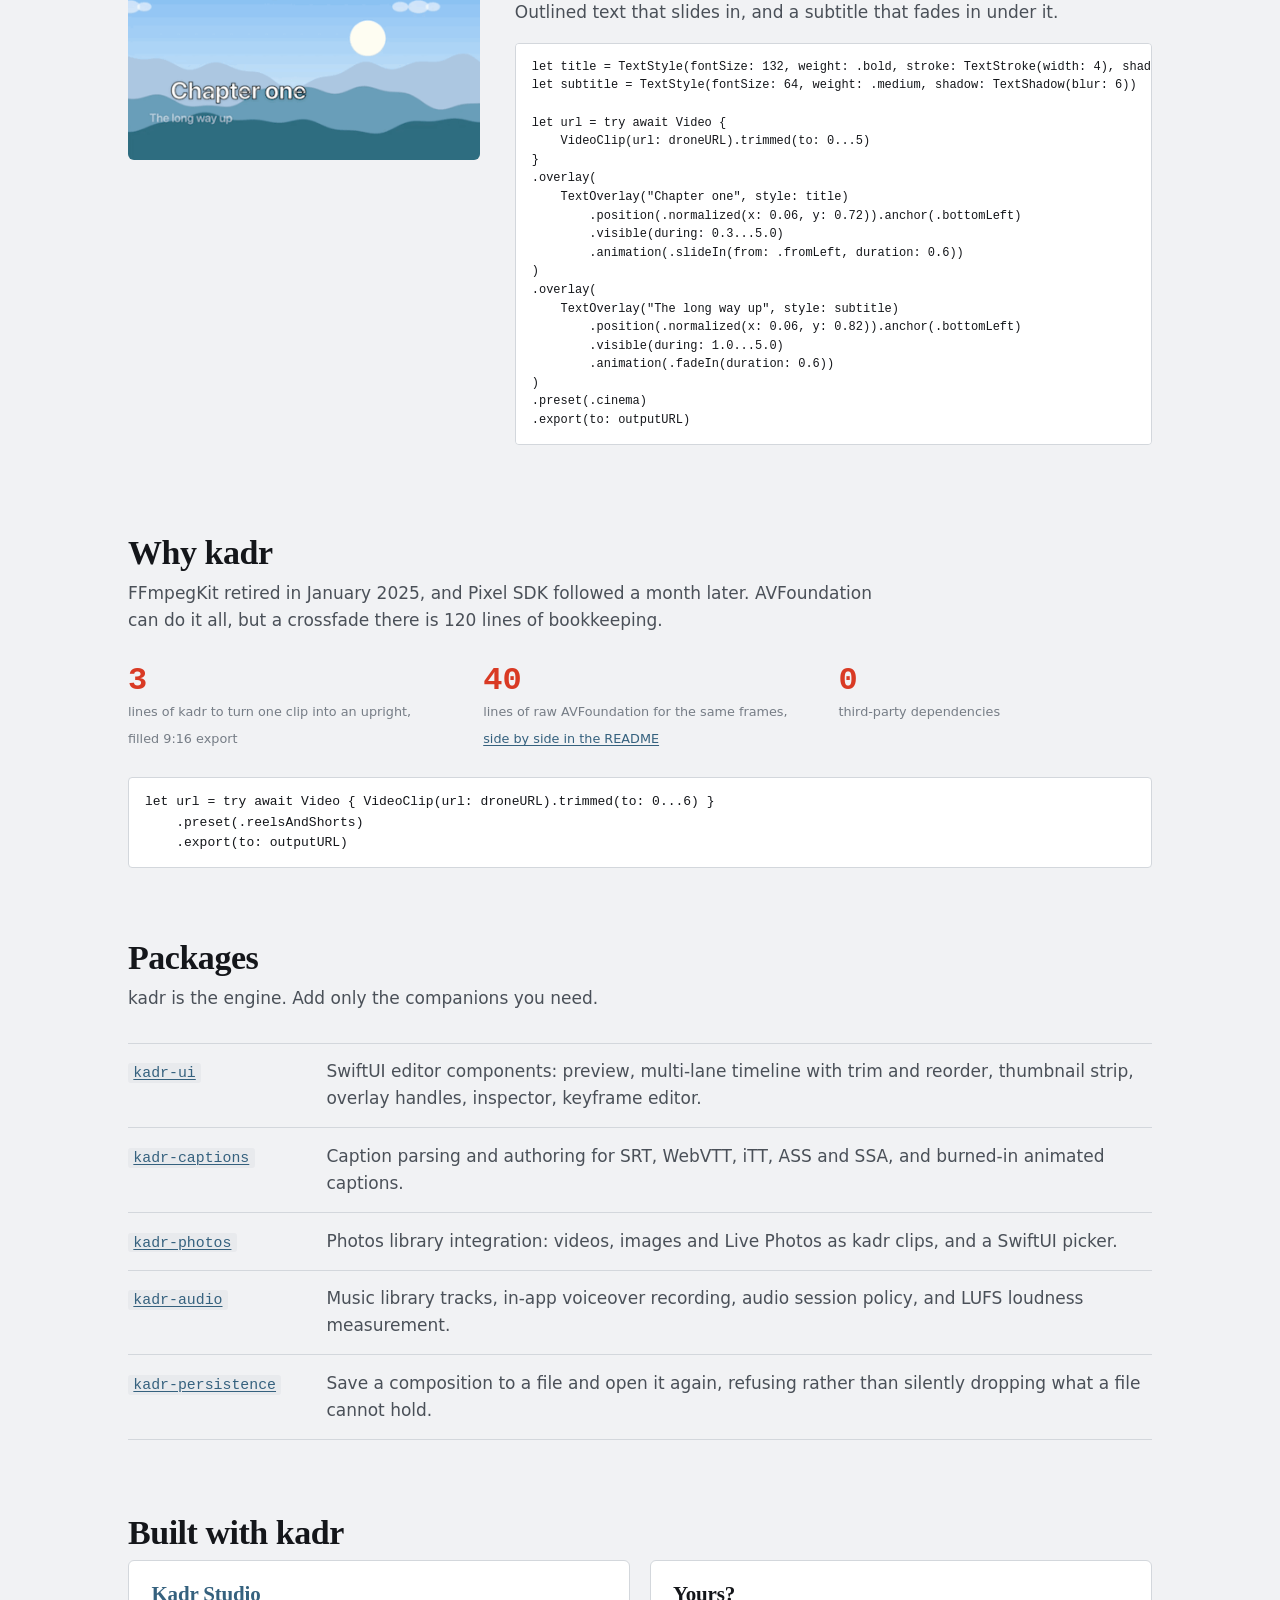
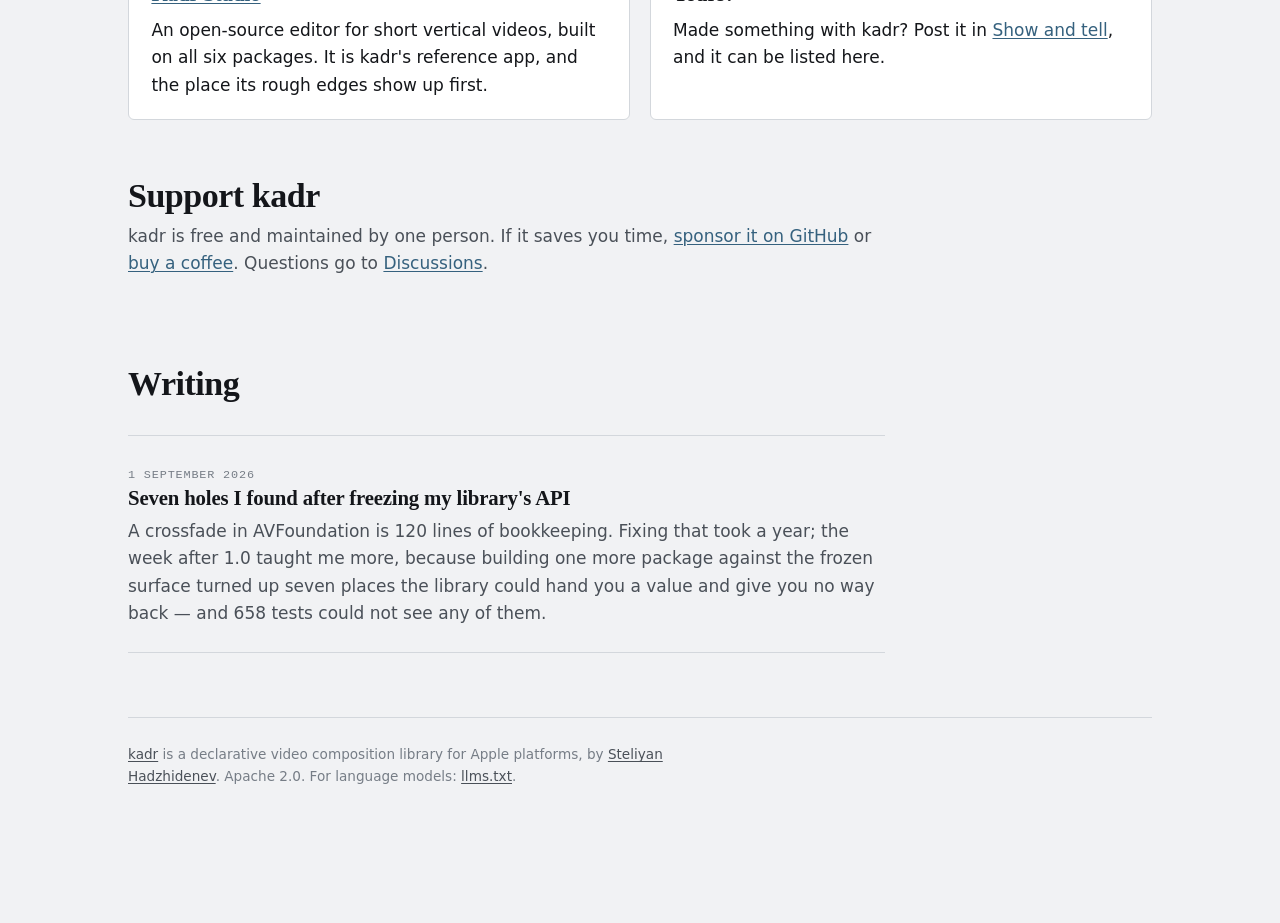
==== commit e3dc332d: "release: v1.2.2 changelog and install line" ====
--- a/docs/index.html
+++ b/docs/index.html
@@ -35,7 +35,7 @@
     <a class="button" href="https://github.com/SteliyanH/kadr">GitHub</a>
   </p>
   <div class="meta">
-    <span><b>Install</b> <code>.package(url: "https://github.com/SteliyanH/kadr.git", from: "1.2.1")</code></span>
+    <span><b>Install</b> <code>.package(url: "https://github.com/SteliyanH/kadr.git", from: "1.2.2")</code></span>
     <span><b>Runs on</b> iOS 17 · macOS 14 · tvOS 17 · visionOS 1</span>
     <span><b>License</b> Apache 2.0</span>
   </div>
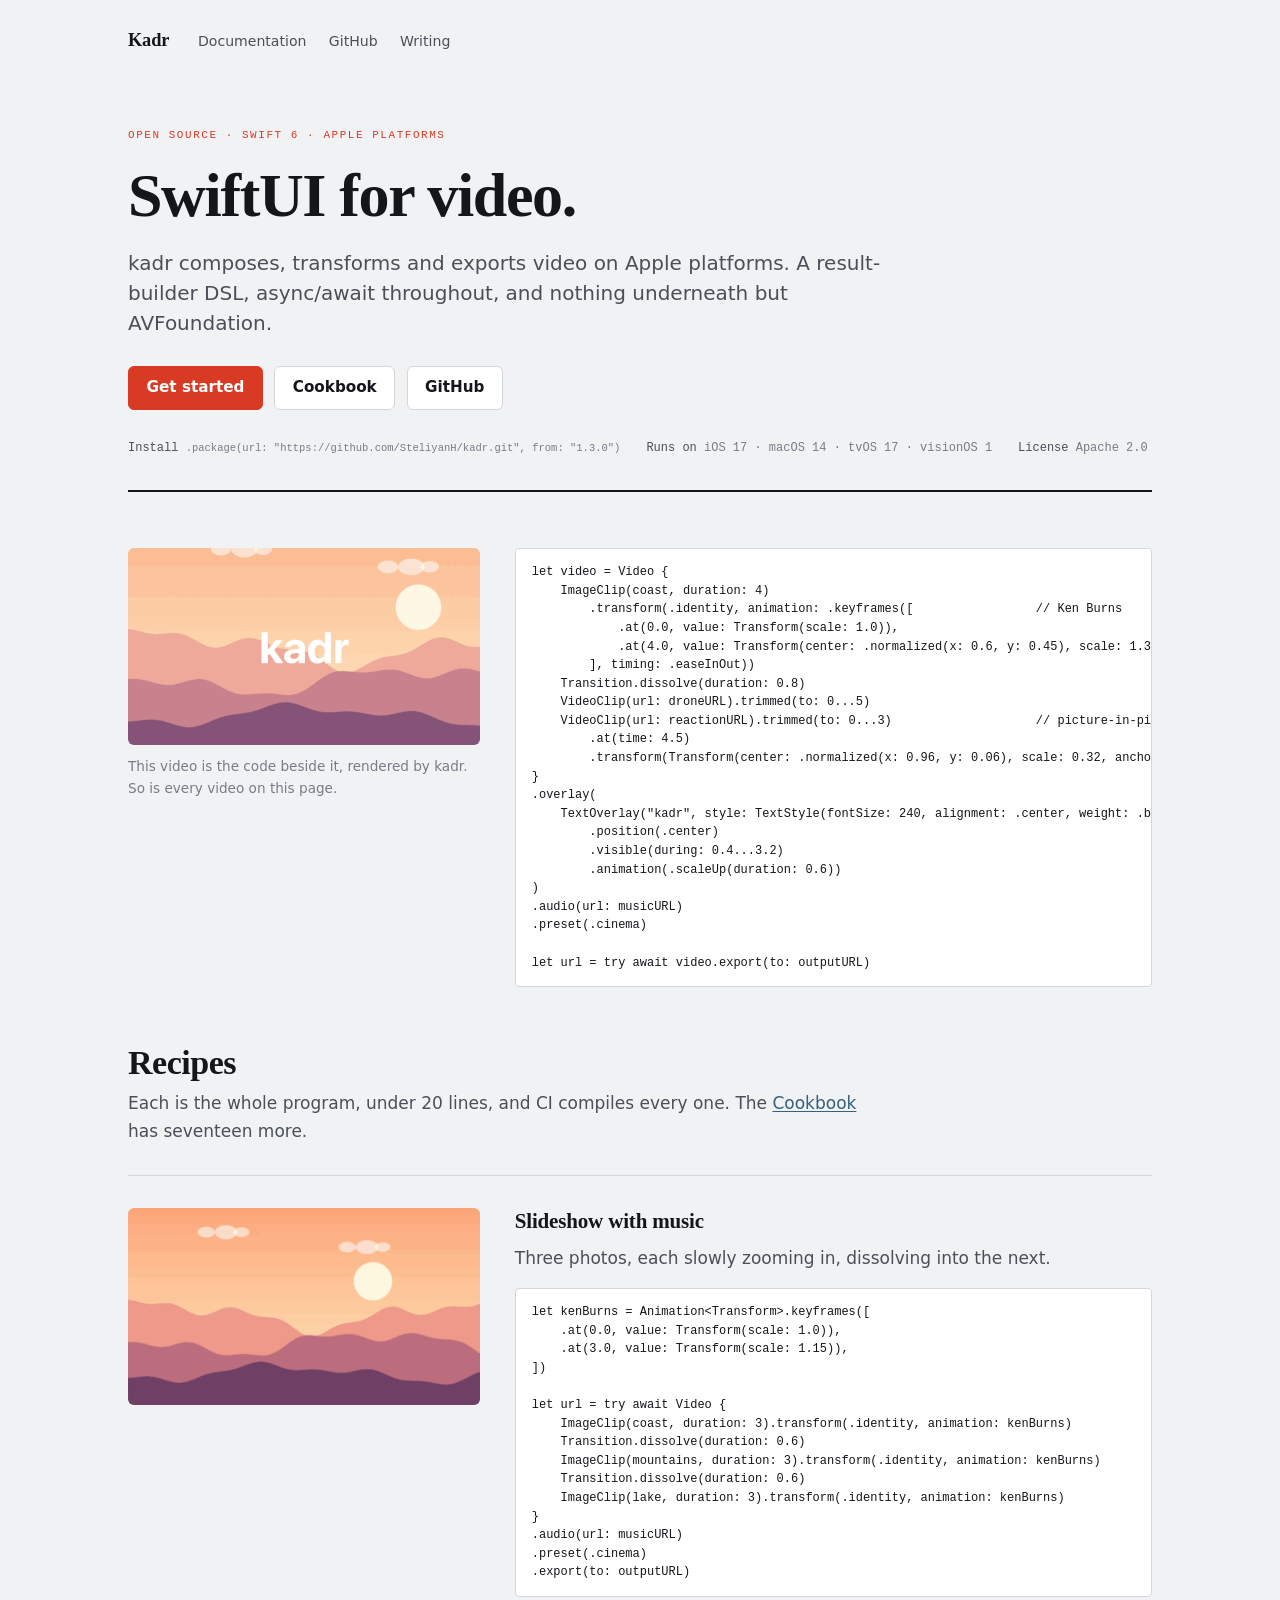
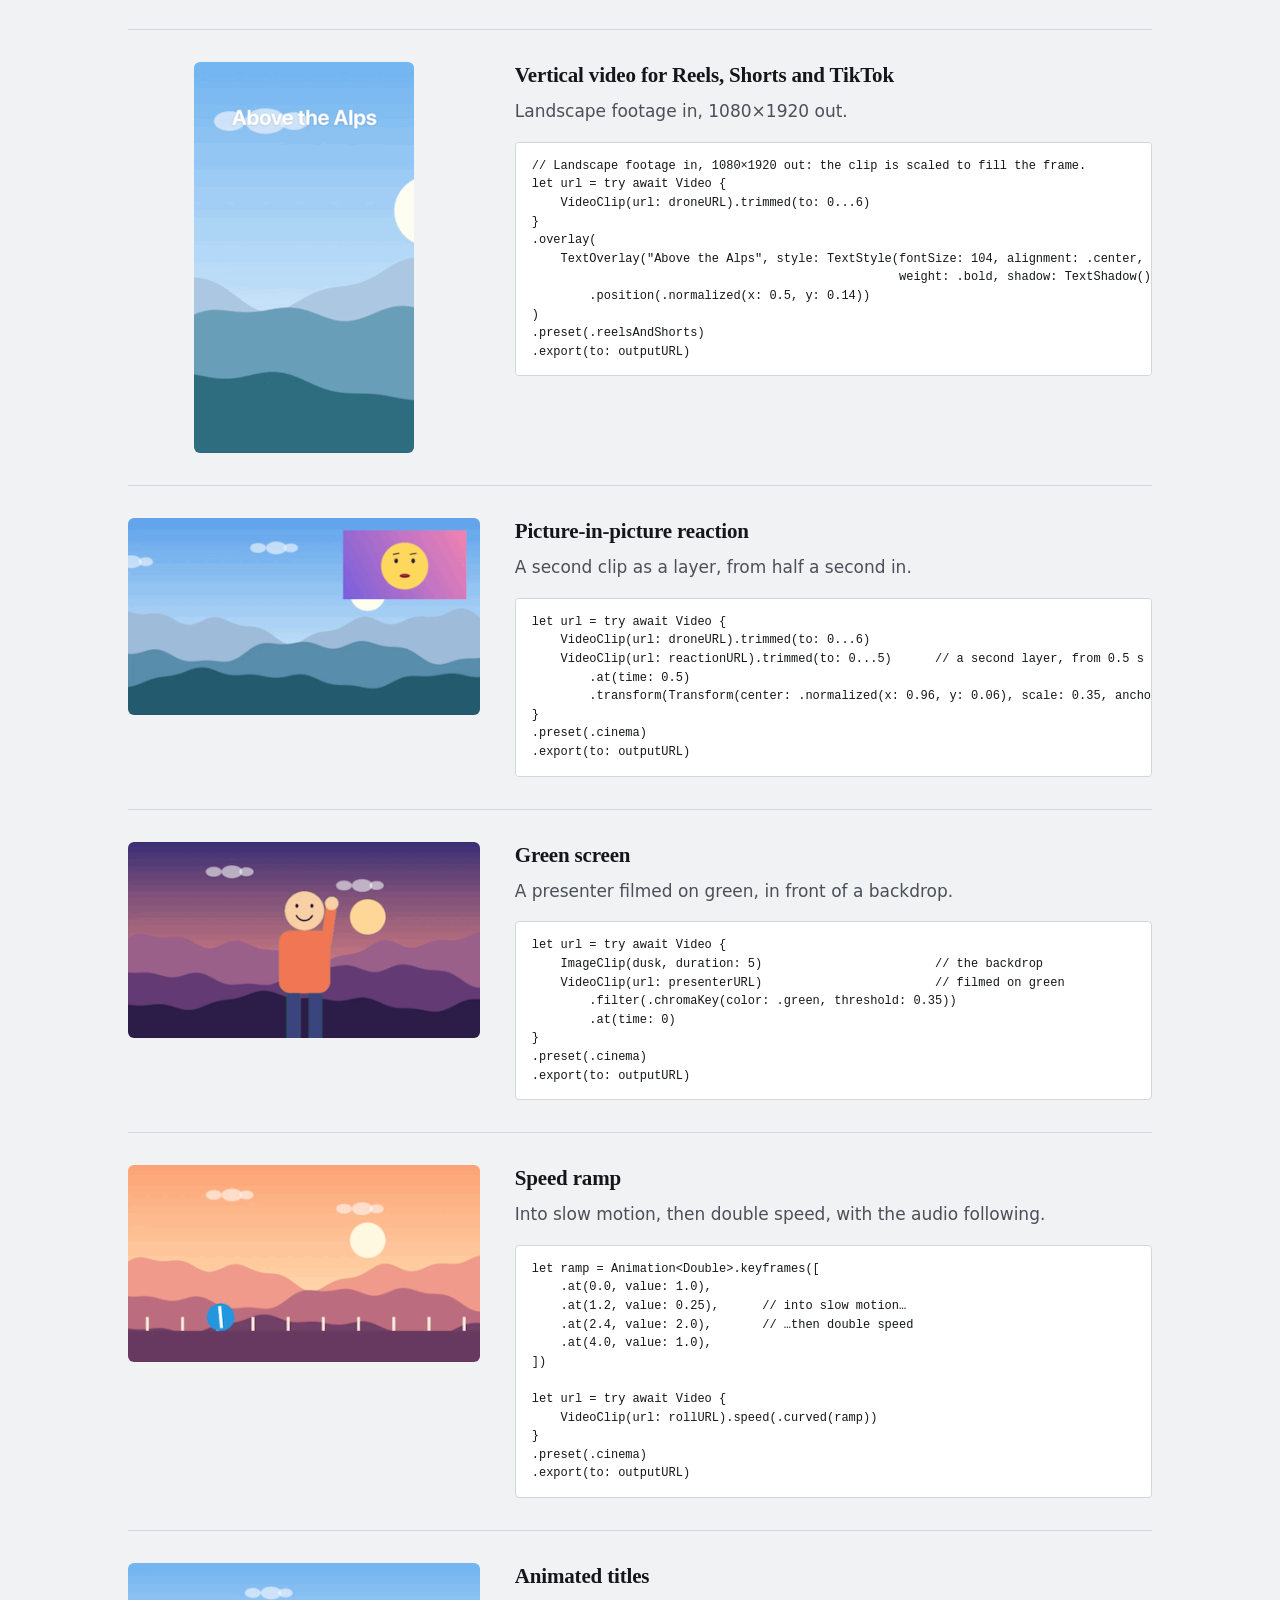
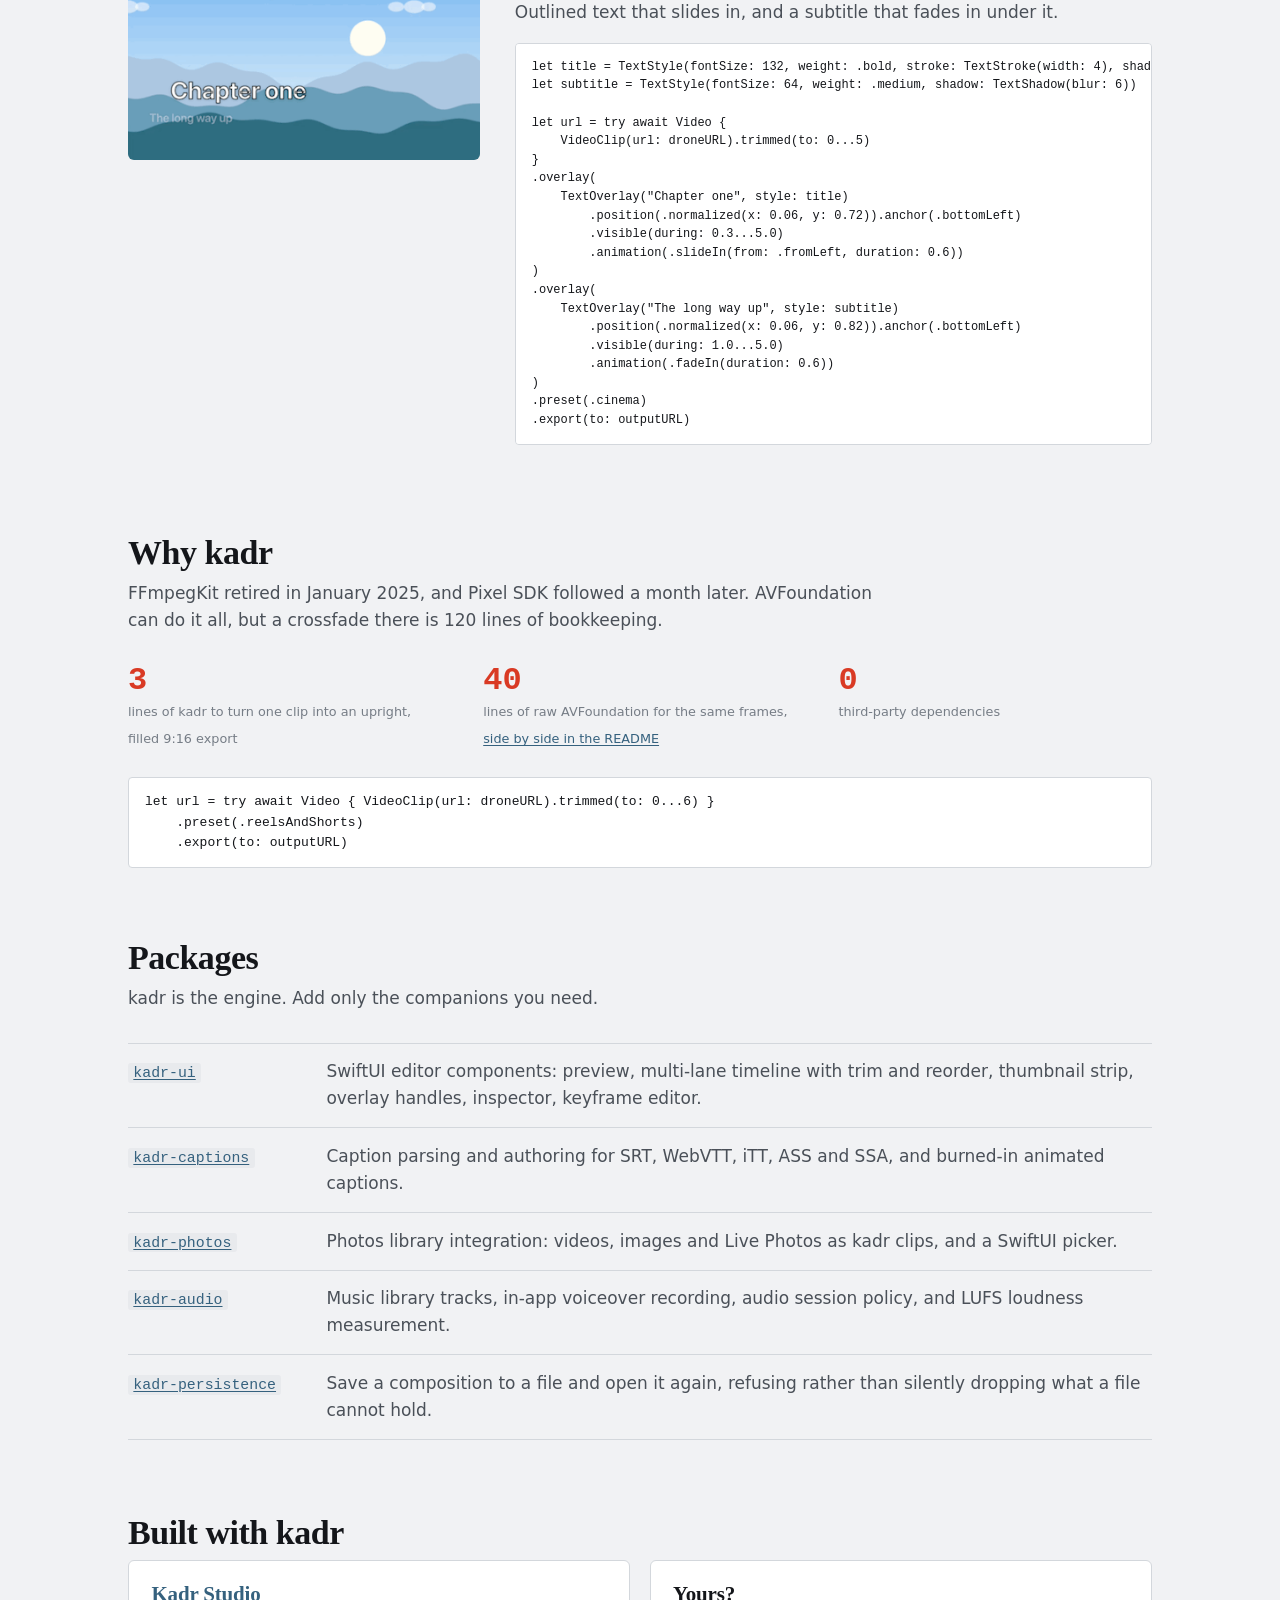
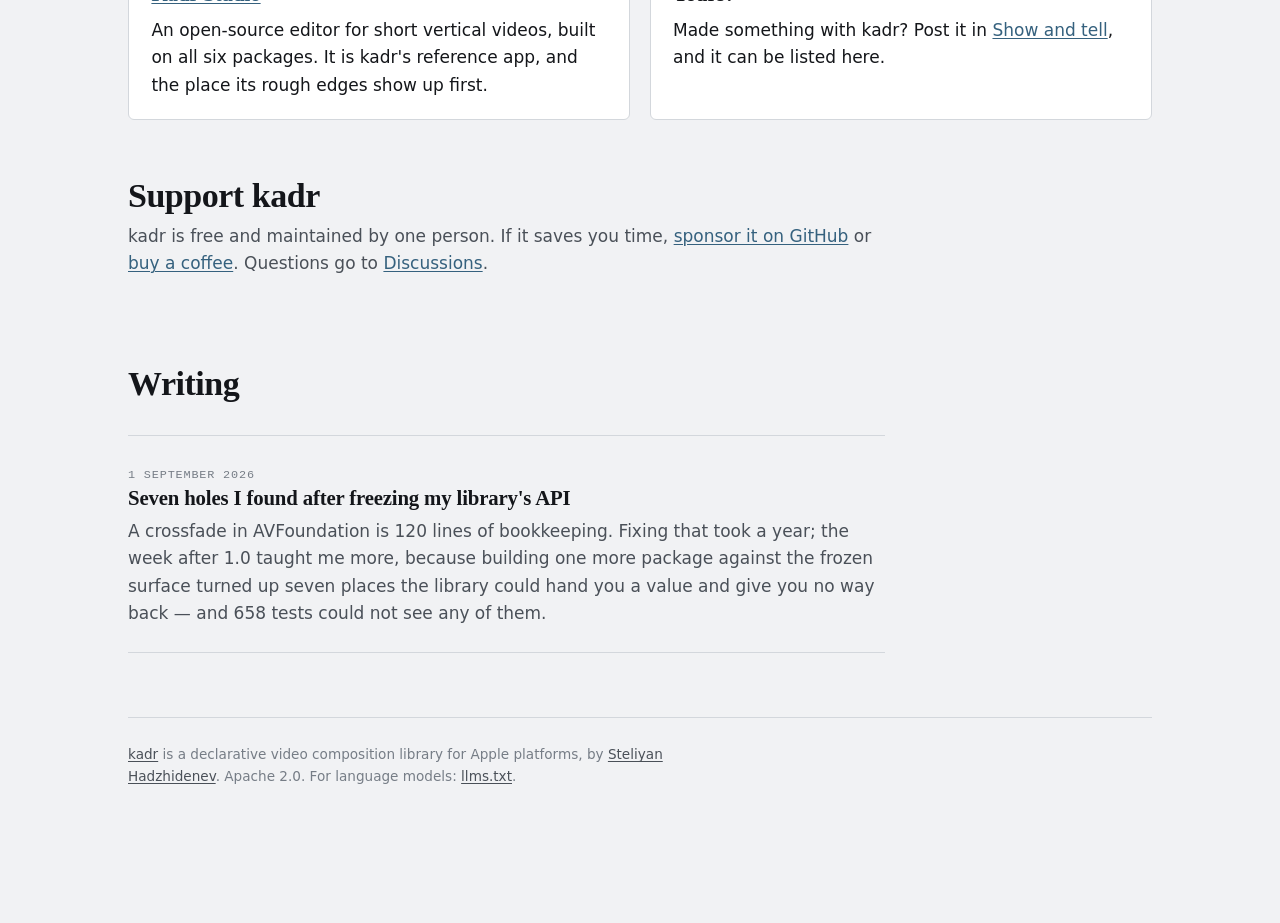
==== commit a2723b15: "release: v1.3.0 changelog and install line" ====
--- a/docs/index.html
+++ b/docs/index.html
@@ -35,7 +35,7 @@
     <a class="button" href="https://github.com/SteliyanH/kadr">GitHub</a>
   </p>
   <div class="meta">
-    <span><b>Install</b> <code>.package(url: "https://github.com/SteliyanH/kadr.git", from: "1.2.2")</code></span>
+    <span><b>Install</b> <code>.package(url: "https://github.com/SteliyanH/kadr.git", from: "1.3.0")</code></span>
     <span><b>Runs on</b> iOS 17 · macOS 14 · tvOS 17 · visionOS 1</span>
     <span><b>License</b> Apache 2.0</span>
   </div>
